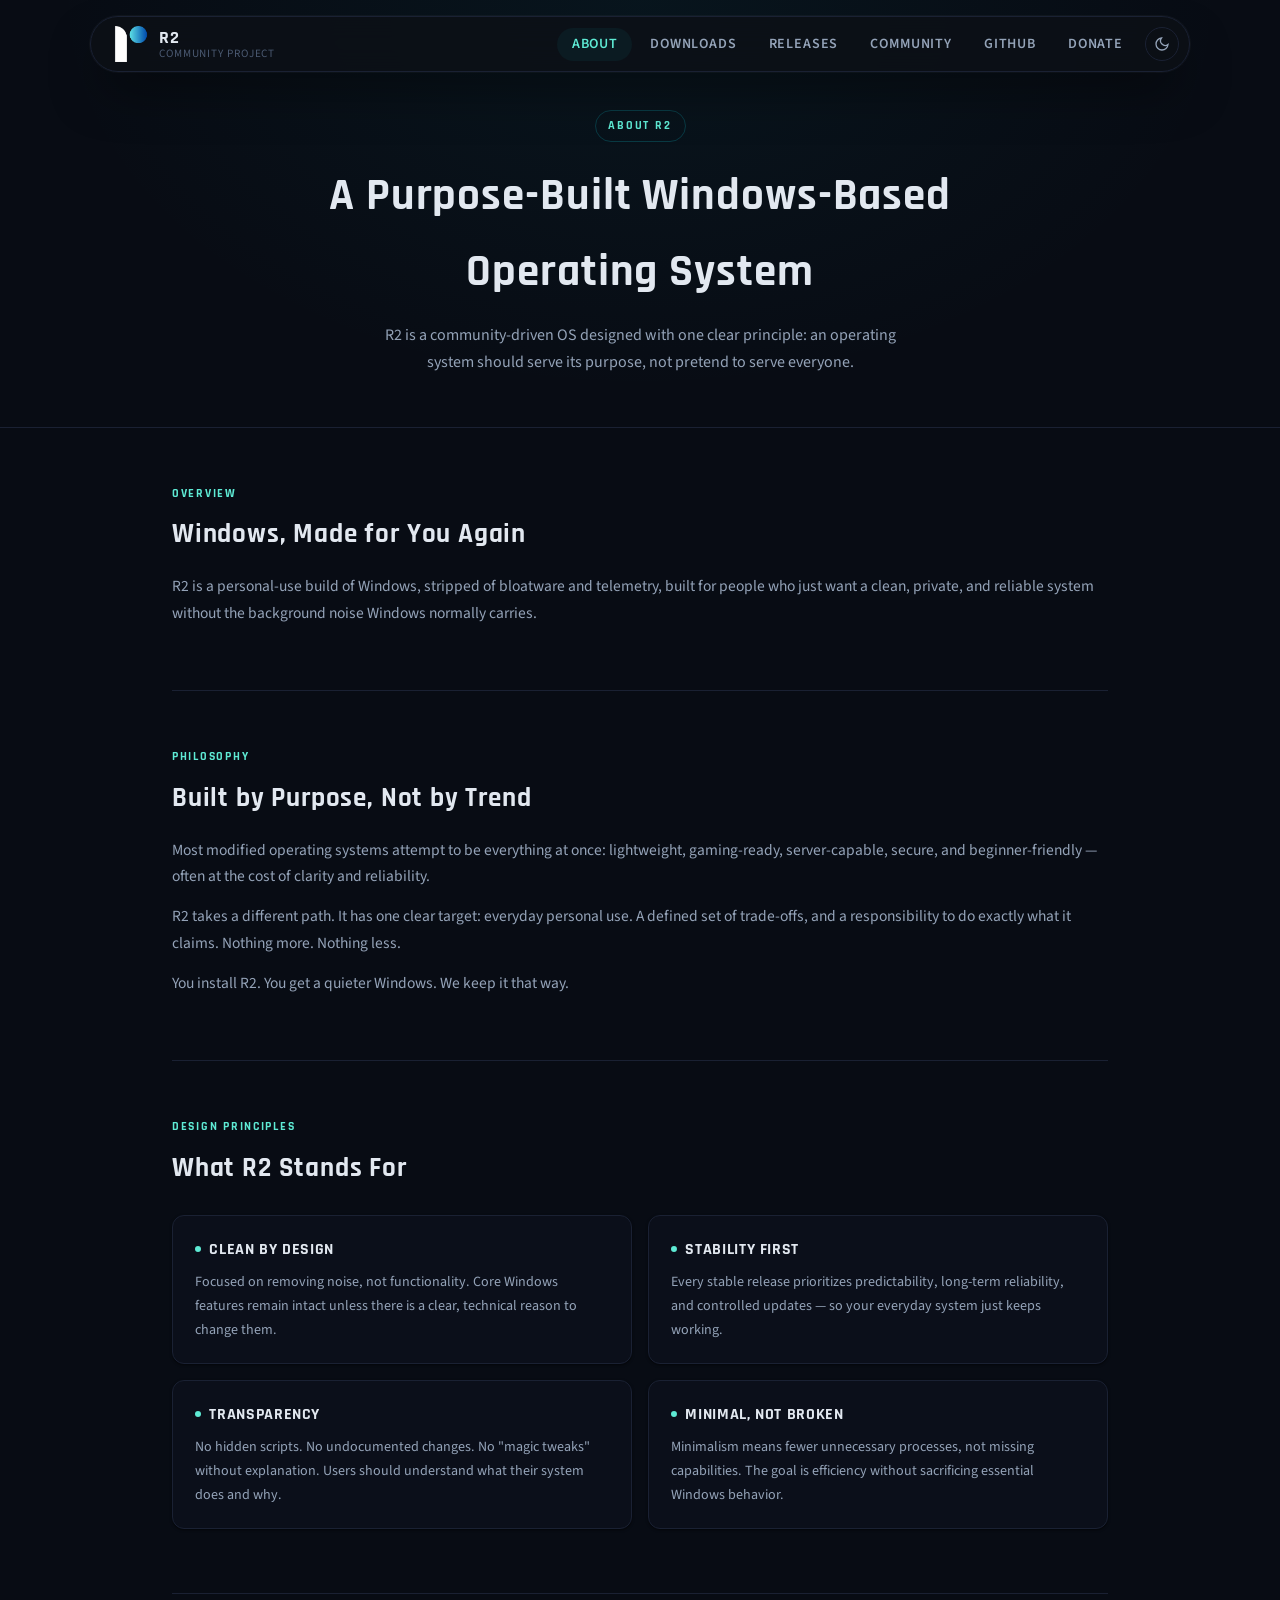
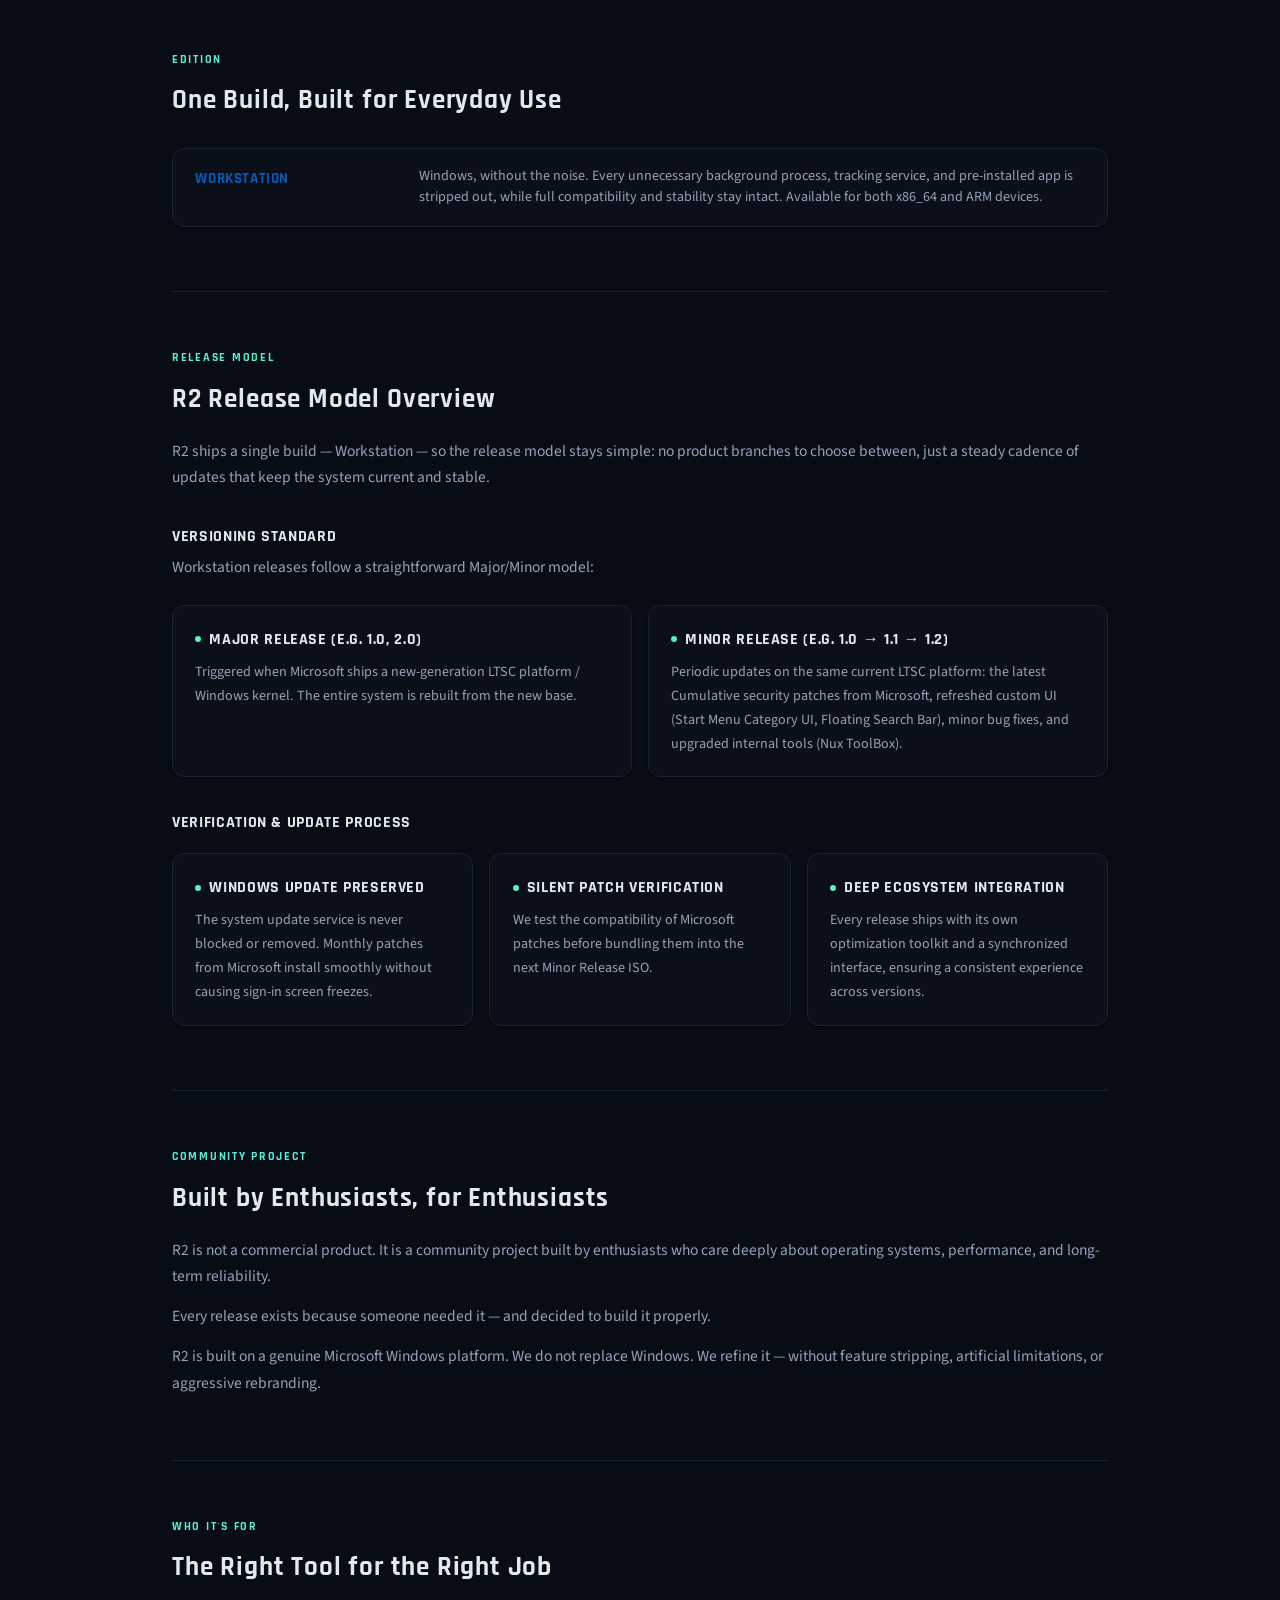
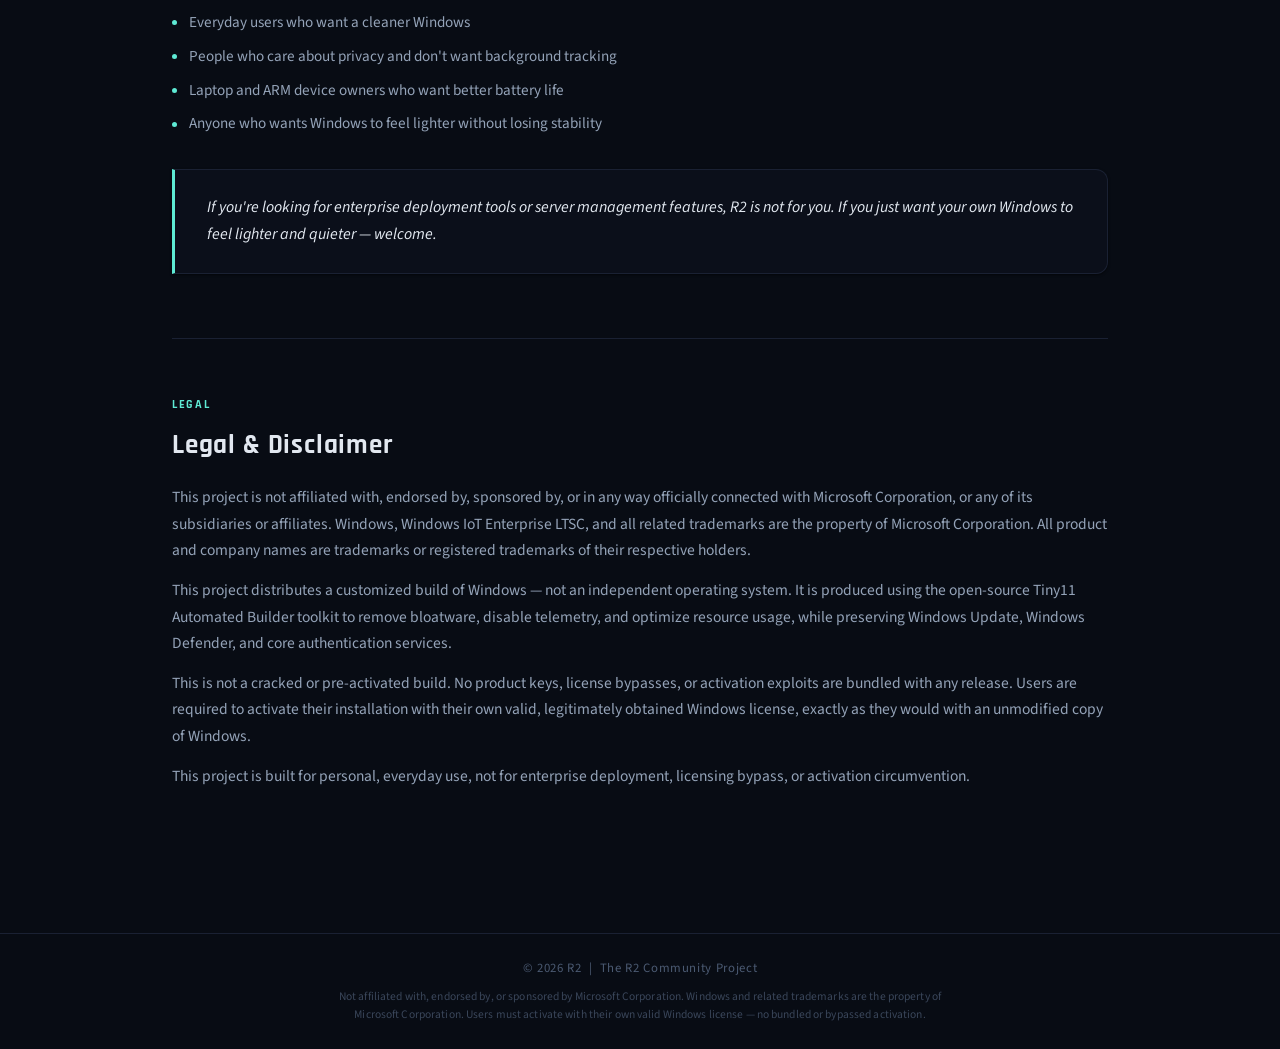
==== about.html @ 06f962d5 "Add files via upload" ====
<!DOCTYPE html>
<html lang="en">
<head>
  <meta charset="UTF-8" />
  <meta name="viewport" content="width=device-width, initial-scale=1.0" />
  <title>About — R2 Community Project</title>
  <link rel="icon" type="image/png" href="/img/favicon.png" />
  <link href="https://fonts.googleapis.com/css2?family=Rajdhani:wght@400;600;700&family=Source+Sans+3:wght@300;400;600&display=swap" rel="stylesheet" />
  <link rel="stylesheet" href="/css/style.css" />
</head>
<body>

  <!-- NAV -->
  <nav>
    <a href="/" class="logo">
      <img src="/img/logo.png" width="36" height="36" alt="R2 logo" />
      <div class="logo-text">
        <span class="brand">R2</span>
        <span class="sub">Community Project</span>
      </div>
    </a>
    <div class="nav-right">
    <ul class="nav-links">
      <li><a href="/about" class="active">About</a></li>
      <li><a href="/downloads">Downloads</a></li>
      <li><a href="/releases">Releases</a></li>
      <li><a href="/community">Community</a></li>
      <li><a href="https://github.com/vinhdubaii">Github</a></li>
      <li><a href="/donate">Donate</a></li>
    </ul>
    <button class="theme-toggle" onclick="toggleTheme()" title="Toggle theme">
      <svg class="icon-moon" viewBox="0 0 24 24" fill="none" stroke="currentColor" stroke-width="2"><path d="M21 12.79A9 9 0 1 1 11.21 3 7 7 0 0 0 21 12.79z"/></svg>
      <svg class="icon-sun" viewBox="0 0 24 24" fill="none" stroke="currentColor" stroke-width="2"><circle cx="12" cy="12" r="5"/><line x1="12" y1="1" x2="12" y2="3"/><line x1="12" y1="21" x2="12" y2="23"/><line x1="4.22" y1="4.22" x2="5.64" y2="5.64"/><line x1="18.36" y1="18.36" x2="19.78" y2="19.78"/><line x1="1" y1="12" x2="3" y2="12"/><line x1="21" y1="12" x2="23" y2="12"/><line x1="4.22" y1="19.78" x2="5.64" y2="18.36"/><line x1="18.36" y1="5.64" x2="19.78" y2="4.22"/></svg>
    </button>
    </div>
  </nav>

  <!-- PAGE HERO -->
  <div class="page-hero">
    <div class="label">About R2</div>
    <h1>A Purpose-Built Windows-Based<br>Operating System</h1>
    <p>R2 is a community-driven OS designed with one clear principle: an operating system should serve its purpose, not pretend to serve everyone.</p>
  </div>

  <!-- CONTENT -->
  <div class="container">

    <!-- Intro -->
    <div class="section">
      <div class="section-label">Overview</div>
      <h2>Windows, Made for You Again</h2>
      <p>R2 is a personal-use build of Windows, stripped of bloatware and telemetry, built for people who just want a clean, private, and reliable system without the background noise Windows normally carries.</p>
    </div>

    <hr class="divider" />

    <!-- Philosophy -->
    <div class="section">
      <div class="section-label">Philosophy</div>
      <h2>Built by Purpose, Not by Trend</h2>
      <p>Most modified operating systems attempt to be everything at once: lightweight, gaming-ready, server-capable, secure, and beginner-friendly — often at the cost of clarity and reliability.</p>
      <p>R2 takes a different path. It has one clear target: everyday personal use. A defined set of trade-offs, and a responsibility to do exactly what it claims. Nothing more. Nothing less.</p>
      <p>You install R2. You get a quieter Windows. We keep it that way.</p>
    </div>

    <hr class="divider" />

    <!-- Design Principles -->
    <div class="section">
      <div class="section-label">Design Principles</div>
      <h2>What R2 Stands For</h2>
      <div class="principles-grid">
        <div class="principle-card">
          <h3><span class="dot"></span>Clean by Design</h3>
          <p>Focused on removing noise, not functionality. Core Windows features remain intact unless there is a clear, technical reason to change them.</p>
        </div>
        <div class="principle-card">
          <h3><span class="dot"></span>Stability First</h3>
          <p>Every stable release prioritizes predictability, long-term reliability, and controlled updates — so your everyday system just keeps working.</p>
        </div>
        <div class="principle-card">
          <h3><span class="dot"></span>Transparency</h3>
          <p>No hidden scripts. No undocumented changes. No "magic tweaks" without explanation. Users should understand what their system does and why.</p>
        </div>
        <div class="principle-card">
          <h3><span class="dot"></span>Minimal, Not Broken</h3>
          <p>Minimalism means fewer unnecessary processes, not missing capabilities. The goal is efficiency without sacrificing essential Windows behavior.</p>
        </div>
      </div>
    </div>

    <hr class="divider" />

    <!-- Editions -->
    <div class="section">
      <div class="section-label">Edition</div>
      <h2>One Build, Built for Everyday Use</h2>
      <div class="editions-list">
        <div class="edition-row">
          <div class="edition-name">Workstation</div>
          <div class="edition-desc">Windows, without the noise. Every unnecessary background process, tracking service, and pre-installed app is stripped out, while full compatibility and stability stay intact. Available for both x86_64 and ARM devices.</div>
        </div>
      </div>
    </div>

    <hr class="divider" />

    <!-- Release Model -->
    <div class="section">
      <div class="section-label">Release Model</div>
      <h2>R2 Release Model Overview</h2>
      <p>R2 ships a single build — Workstation — so the release model stays simple: no product branches to choose between, just a steady cadence of updates that keep the system current and stable.</p>

      <h3 class="subhead">Versioning Standard</h3>
      <p>Workstation releases follow a straightforward Major/Minor model:</p>
      <div class="principles-grid">
        <div class="principle-card">
          <h3><span class="dot"></span>Major Release (e.g. 1.0, 2.0)</h3>
          <p>Triggered when Microsoft ships a new-generation LTSC platform / Windows kernel. The entire system is rebuilt from the new base.</p>
        </div>
        <div class="principle-card">
          <h3><span class="dot"></span>Minor Release (e.g. 1.0 → 1.1 → 1.2)</h3>
          <p>Periodic updates on the same current LTSC platform: the latest Cumulative security patches from Microsoft, refreshed custom UI (Start Menu Category UI, Floating Search Bar), minor bug fixes, and upgraded internal tools (Nux ToolBox).</p>
        </div>
      </div>

      <h3 class="subhead">Verification &amp; Update Process</h3>
      <div class="grid-auto">
        <div class="principle-card">
          <h3><span class="dot"></span>Windows Update Preserved</h3>
          <p>The system update service is never blocked or removed. Monthly patches from Microsoft install smoothly without causing sign-in screen freezes.</p>
        </div>
        <div class="principle-card">
          <h3><span class="dot"></span>Silent Patch Verification</h3>
          <p>We test the compatibility of Microsoft patches before bundling them into the next Minor Release ISO.</p>
        </div>
        <div class="principle-card">
          <h3><span class="dot"></span>Deep Ecosystem Integration</h3>
          <p>Every release ships with its own optimization toolkit and a synchronized interface, ensuring a consistent experience across versions.</p>
        </div>
      </div>
    </div>

    <hr class="divider" />

    <!-- Community -->
    <div class="section">
      <div class="section-label">Community Project</div>
      <h2>Built by Enthusiasts, for Enthusiasts</h2>
      <p>R2 is not a commercial product. It is a community project built by enthusiasts who care deeply about operating systems, performance, and long-term reliability.</p>
      <p>Every release exists because someone needed it — and decided to build it properly.</p>
      <p>R2 is built on a genuine Microsoft Windows platform. We do not replace Windows. We refine it — without feature stripping, artificial limitations, or aggressive rebranding.</p>
    </div>

    <hr class="divider" />

    <!-- Who it's for -->
    <div class="section">
      <div class="section-label">Who It's For</div>
      <h2>The Right Tool for the Right Job</h2>
      <div class="for-list">
        <div class="for-item">Everyday users who want a cleaner Windows</div>
        <div class="for-item">People who care about privacy and don't want background tracking</div>
        <div class="for-item">Laptop and ARM device owners who want better battery life</div>
        <div class="for-item">Anyone who wants Windows to feel lighter without losing stability</div>
      </div>
      <div class="closing">
        <p>If you're looking for enterprise deployment tools or server management features, R2 is not for you. If you just want your own Windows to feel lighter and quieter — welcome.</p>
      </div>
    </div>

    <hr class="divider" />

    <!-- Legal & Disclaimer -->
    <div class="section">
      <div class="section-label">Legal</div>
      <h2>Legal &amp; Disclaimer</h2>
      <p>This project is not affiliated with, endorsed by, sponsored by, or in any way officially connected with Microsoft Corporation, or any of its subsidiaries or affiliates. Windows, Windows IoT Enterprise LTSC, and all related trademarks are the property of Microsoft Corporation. All product and company names are trademarks or registered trademarks of their respective holders.</p>
      <p>This project distributes a customized build of Windows — not an independent operating system. It is produced using the open-source Tiny11 Automated Builder toolkit to remove bloatware, disable telemetry, and optimize resource usage, while preserving Windows Update, Windows Defender, and core authentication services.</p>
      <p>This is not a cracked or pre-activated build. No product keys, license bypasses, or activation exploits are bundled with any release. Users are required to activate their installation with their own valid, legitimately obtained Windows license, exactly as they would with an unmodified copy of Windows.</p>
      <p>This project is built for personal, everyday use, not for enterprise deployment, licensing bypass, or activation circumvention.</p>
    </div>

  </div>

  <footer>
    © 2026 R2 &nbsp;|&nbsp; The R2 Community Project<br />
    <span class="footer-disclaimer">Not affiliated with, endorsed by, or sponsored by Microsoft Corporation. Windows and related trademarks are the property of Microsoft Corporation. Users must activate with their own valid Windows license — no bundled or bypassed activation.</span>
  </footer>

  <script>
    function toggleTheme() {
      const html = document.documentElement;
      html.classList.toggle('light');
      localStorage.setItem('theme', html.classList.contains('light') ? 'light' : 'dark');
    }
    if (localStorage.getItem('theme') === 'light') {
      document.documentElement.classList.add('light');
    }
  </script>
</body>
</html>
---- css/style.css ----
/* ============================================================
   R2 Community Project — Shared Stylesheet
   Used by: index.html, about.html, downloads.html, donate.html,
            other-versions.html, releases.html
   ============================================================ */

*, *::before, *::after { box-sizing: border-box; margin: 0; padding: 0; }

:root {
  --bg: #080c14;
  --surface: #0b0f1a;
  --surface2: #111823;
  --border: #1a2133;
  --accent: #5eead4;
  --accent2: #0958b2;
  --text: #94a3b8;
  --text-dim: #4b5a72;
  --white: #e2e8f0;

  --radius-card: 12px;
  --radius-btn: 14px;
  --radius-img: 16px;
  --shadow-raised: 0 1px 3px rgba(0,0,0,0.35), 0 1px 2px rgba(0,0,0,0.28);
  --shadow-lifted: 0 1px 2px rgba(0,0,0,0.22);
  --shadow-elevated: 0 25px 50px -12px rgba(0,0,0,0.55), 0 0 0 1px rgba(255,255,255,0.04);
}

html.light {
  --bg: #f0f4f8;
  --surface: #ffffff;
  --surface2: #e8edf5;
  --border: #d0d8e8;
  --accent: #0d9488;
  --accent2: #0958b2;
  --text: #475569;
  --text-dim: #94a3b8;
  --white: #1e293b;
}

/* ─── LIGHT MODE OVERRIDES ─── */
html.light nav { background: rgba(255,255,255,0.85); }

html.light .hero-content h1,
html.light .hero-content p {
  color: var(--white);
  text-shadow: none;
}
html.light .hero-content h1 span { color: #0a7a94; }
html.light .btn-ghost { color: var(--white); border-color: rgba(30,41,59,0.25); }

html.light .card,
html.light .feature-card,
html.light .review-bubble,
html.light .faq-item,
html.light .edition-card,
html.light .principle-card,
html.light .edition-row,
html.light .closing,
html.light .desc-card,
html.light .momo-card {
  background: #ffffff;
  border-color: #d0d8e8;
}

html.light .news-link { color: var(--accent); }
html.light footer { background: #e8edf5; }

html.light .notice { background: rgba(13,116,161,0.05); border-color: rgba(13,116,161,0.2); }
html.light .notice.neutral { background: rgba(148,163,184,0.08); border-color: #d0d8e8; }
html.light .btn-dl { background: rgba(13,116,161,0.08); border-color: rgba(13,116,161,0.2); }
html.light .btn-dl:hover { background: rgba(13,116,161,0.18); border-color: var(--accent); color: #1e293b; }
html.light .warn-note { background: rgba(239,68,68,0.05); }

/* ─── THEME TOGGLE ─── */
.theme-toggle {
  background: none;
  border: 1px solid var(--border);
  border-radius: 50%;
  width: 34px; height: 34px;
  display: flex;
  align-items: center;
  justify-content: center;
  cursor: pointer;
  color: var(--text);
  transition: all 0.2s;
  flex-shrink: 0;
}
.theme-toggle:hover { border-color: var(--accent); color: var(--accent); }
.theme-toggle svg { width: 16px; height: 16px; }
.icon-moon { display: block; }
.icon-sun  { display: none; }
html.light .icon-moon { display: none; }
html.light .icon-sun  { display: block; }
.nav-right { display: flex; align-items: center; gap: 0.5rem; }

/* ─── BASE ─── */
html { scroll-behavior: smooth; }

body {
  font-family: 'Source Sans 3', sans-serif;
  background: var(--bg);
  color: var(--text);
  line-height: 1.7;
  min-height: 100vh;
  display: flex;
  flex-direction: column;
}

@keyframes fadeUp {
  from { opacity: 0; transform: translateY(20px); }
  to   { opacity: 1; transform: translateY(0); }
}

/* ─── NAV ─── */
nav {
  position: fixed;
  top: 16px;
  left: 50%;
  transform: translateX(-50%);
  z-index: 100;
  width: calc(100% - 40px);
  max-width: 1100px;
  background: rgba(13,17,23,0.82);
  backdrop-filter: blur(16px);
  border: 1px solid var(--border);
  border-radius: 999px;
  box-shadow: var(--shadow-elevated);
  display: flex;
  align-items: center;
  justify-content: space-between;
  padding: 0 0.6rem 0 1.4rem;
  height: 56px;
  transition: width 0.25s ease, box-shadow 0.2s;
}

@media (max-width: 700px) {
  nav { width: calc(100% - 24px); padding: 0 0.5rem 0 1.1rem; }
  .nav-links { display: none; }
}

.logo { display: flex; align-items: center; gap: 0.6rem; text-decoration: none; }
.logo-text { display: flex; flex-direction: column; line-height: 1.1; }
.logo-text .brand {
  font-family: 'Rajdhani', sans-serif;
  font-weight: 700;
  font-size: 1.15rem;
  color: var(--white);
  letter-spacing: 0.05em;
}
.logo-text .sub {
  font-size: 0.7rem;
  color: var(--text-dim);
  letter-spacing: 0.08em;
  text-transform: uppercase;
}

.nav-links { display: flex; gap: 0.2rem; list-style: none; }
.nav-links a {
  color: var(--text);
  text-decoration: none;
  font-size: 0.88rem;
  font-weight: 600;
  letter-spacing: 0.06em;
  text-transform: uppercase;
  padding: 0.4rem 0.9rem;
  border-radius: 999px;
  transition: color 0.2s, background 0.2s;
}
.nav-links a:hover, .nav-links a.active {
  color: var(--accent);
  background: rgba(13,148,161,0.08);
}

/* ─── HERO (index.html) ─── */
.hero {
  position: relative;
  min-height: 100vh;
  display: flex;
  flex-direction: column;
  align-items: center;
  justify-content: center;
  text-align: center;
  overflow: hidden;
  padding: 128px 2rem 96px;
}

.hero-bg {
  position: absolute;
  inset: 0;
  background:
    radial-gradient(ellipse 80% 60% at 50% 0%, rgba(13,148,161,0.16) 0%, transparent 60%),
    linear-gradient(180deg, #080c14 0%, #0b1120 55%, #080c14 100%);
}

html.light .hero-bg {
  background:
    radial-gradient(ellipse 80% 60% at 50% 0%, rgba(13,116,161,0.10) 0%, transparent 60%),
    linear-gradient(180deg, #eef2f8 0%, #e4eaf5 55%, #eef2f8 100%);
  filter: none;
}

.hero-content {
  position: relative;
  z-index: 1;
  max-width: 700px;
  padding: 0 2rem;
  animation: fadeUp 1s ease both;
}

.hero-content h1 {
  font-family: 'Rajdhani', sans-serif;
  font-size: clamp(2.2rem, 6vw, 4rem);
  font-weight: 700;
  color: var(--white);
  letter-spacing: 0.02em;
  margin-bottom: 1rem;
  text-shadow: 0 2px 20px rgba(0,0,0,0.5);
}

.hero-content h1 span { color: #0a7a94; }

.hero-content p {
  font-size: 1rem;
  color: rgba(200, 208, 224, 0.85);
  max-width: 500px;
  margin: 0 auto 2rem;
}

.hero-btns {
  display: flex;
  gap: 1rem;
  justify-content: center;
  flex-wrap: wrap;
}

.btn {
  display: inline-block;
  padding: 0.6rem 1.6rem;
  border-radius: var(--radius-btn);
  font-family: 'Rajdhani', sans-serif;
  font-weight: 700;
  font-size: 0.95rem;
  letter-spacing: 0.08em;
  text-transform: uppercase;
  text-decoration: none;
  transition: all 0.2s;
  cursor: pointer;
  border: none;
}

.btn-primary {
  background: var(--accent);
  color: #fff;
  box-shadow: 0 0 20px rgba(13,148,161,0.3);
}
.btn-primary:hover {
  background: #2dd4bf;
  box-shadow: 0 0 30px rgba(13,148,161,0.5);
  transform: translateY(-1px);
}

.btn-ghost {
  background: transparent;
  color: var(--white);
  border: 1px solid rgba(200,208,224,0.3);
}
.btn-ghost:hover {
  border-color: var(--accent);
  color: var(--accent);
  transform: translateY(-1px);
}

/* ─── HERO MOCKUP (product screenshot frame) ─── */
.hero-mockup-wrap {
  position: relative;
  z-index: 1;
  width: 100%;
  max-width: 1040px;
  margin: 64px auto 0;
  padding: 0 2rem;
  animation: fadeUp 1s ease 0.15s both;
}

.hero-mockup {
  position: relative;
  border-radius: var(--radius-img);
  border: 1px solid var(--border);
  background: var(--surface);
  box-shadow: var(--shadow-elevated);
  overflow: hidden;
  aspect-ratio: 1280 / 1024;
}
.hero-mockup::before {
  content: '';
  position: absolute;
  inset: -20%;
  background: radial-gradient(ellipse 60% 50% at 50% 100%, rgba(13,148,161,0.35) 0%, transparent 70%);
  z-index: -1;
  filter: blur(40px);
}
.hero-mockup img {
  display: block;
  width: 100%;
  height: 100%;
  object-fit: cover;
  object-position: top center;
}

/* ─── PAGE HERO (about / downloads / other-versions / releases) ─── */
.page-hero {
  padding: 110px 2rem 50px;
  text-align: center;
  border-bottom: 1px solid var(--border);
  background: radial-gradient(ellipse at 50% 0%, rgba(13,148,161,0.07) 0%, transparent 65%);
}

.back-link {
  display: inline-flex;
  align-items: center;
  gap: 0.4rem;
  font-size: 0.82rem;
  color: var(--text-dim);
  text-decoration: none;
  letter-spacing: 0.05em;
  margin-bottom: 1.2rem;
  transition: color 0.2s;
}
.back-link:hover { color: var(--accent); }

.page-hero .label {
  display: inline-block;
  font-family: 'Rajdhani', sans-serif;
  font-size: 0.75rem;
  font-weight: 700;
  letter-spacing: 0.15em;
  text-transform: uppercase;
  color: var(--accent);
  margin-bottom: 1rem;
  padding: 0.3rem 0.8rem;
  border: 1px solid rgba(13,148,161,0.3);
  border-radius: 20px;
}

.page-hero h1 {
  font-family: 'Rajdhani', sans-serif;
  font-size: clamp(1.8rem, 4vw, 2.8rem);
  font-weight: 700;
  color: var(--white);
  letter-spacing: 0.02em;
  margin-bottom: 0.75rem;
}

.page-hero p {
  max-width: 560px;
  margin: 0 auto;
  font-size: 1rem;
  color: var(--text);
}

/* ─── CONTAINER / LAYOUT ─── */
.container {
  max-width: 1000px;
  margin: 0 auto;
  padding: 3.5rem 2rem 5rem;
  flex: 1;
}

main {
  flex: 1;
  display: flex;
  align-items: center;
  justify-content: center;
  padding: 100px 2rem 4rem;
}

/* ─── SECTION (about.html) ─── */
.section {
  margin-bottom: 4rem;
  animation: fadeUp 0.6s ease both;
}

.section-label {
  font-family: 'Rajdhani', sans-serif;
  font-size: 0.72rem;
  font-weight: 700;
  letter-spacing: 0.15em;
  text-transform: uppercase;
  color: var(--accent);
  margin-bottom: 0.5rem;
}

.section h2 {
  font-family: 'Rajdhani', sans-serif;
  font-size: 1.7rem;
  font-weight: 700;
  color: var(--white);
  letter-spacing: 0.03em;
  margin-bottom: 1rem;
}

.section p {
  color: var(--text);
  font-size: 0.97rem;
  margin-bottom: 0.85rem;
}

.subhead {
  font-family: 'Rajdhani', sans-serif;
  font-size: 1.02rem;
  font-weight: 700;
  color: var(--white);
  letter-spacing: 0.04em;
  text-transform: uppercase;
  margin: 2rem 0 0.25rem;
}

.grid-auto {
  display: grid;
  grid-template-columns: repeat(auto-fit, minmax(220px, 1fr));
  gap: 1rem;
  margin-top: 1rem;
}

.divider {
  border: none;
  border-top: 1px solid var(--border);
  margin: 3.5rem 0;
}

/* ─── SECTION HEADER (downloads / other-versions) ─── */
.section-header {
  display: flex;
  align-items: center;
  gap: 1rem;
  margin-bottom: 1.2rem;
  animation: fadeUp 0.5s ease both;
}
.section-header h2 {
  font-family: 'Rajdhani', sans-serif;
  font-weight: 700;
  font-size: 1.2rem;
  color: var(--white);
  letter-spacing: 0.09em;
  text-transform: uppercase;
  white-space: nowrap;
}
.section-header .line {
  flex: 1;
  height: 1px;
  background: var(--border);
}

/* ─── PRINCIPLES GRID (about.html) ─── */
.principles-grid {
  display: grid;
  grid-template-columns: 1fr 1fr;
  gap: 1rem;
  margin-top: 1.5rem;
}

@media (max-width: 600px) {
  .principles-grid { grid-template-columns: 1fr; }
}

.principle-card {
  background: var(--surface);
  border: 1px solid var(--border);
  border-radius: var(--radius-card);
  box-shadow: var(--shadow-raised);
  padding: 1.25rem 1.4rem;
  transition: border-color 0.2s, box-shadow 0.2s;
}
.principle-card:hover { border-color: rgba(13,148,161,0.4); box-shadow: var(--shadow-lifted); }

.principle-card h3 {
  font-family: 'Rajdhani', sans-serif;
  font-weight: 700;
  font-size: 1rem;
  color: var(--white);
  letter-spacing: 0.04em;
  text-transform: uppercase;
  margin-bottom: 0.5rem;
  display: flex;
  align-items: center;
  gap: 0.5rem;
}
.principle-card h3 .dot {
  width: 6px; height: 6px;
  border-radius: 50%;
  background: var(--accent);
  flex-shrink: 0;
}
.principle-card p {
  font-size: 0.88rem;
  color: var(--text);
  margin: 0;
}

/* ─── EDITIONS LIST (about.html — row layout) ─── */
.editions-list {
  display: flex;
  flex-direction: column;
  gap: 0.75rem;
  margin-top: 1.5rem;
}

.edition-row {
  display: grid;
  grid-template-columns: 200px 1fr;
  gap: 1.5rem;
  background: var(--surface);
  border: 1px solid var(--border);
  border-radius: var(--radius-card);
  box-shadow: var(--shadow-raised);
  padding: 1.1rem 1.4rem;
  align-items: start;
  transition: border-color 0.2s, box-shadow 0.2s;
}
.edition-row:hover { border-color: rgba(13,148,161,0.4); box-shadow: var(--shadow-lifted); }

.edition-name {
  font-family: 'Rajdhani', sans-serif;
  font-weight: 700;
  font-size: 0.95rem;
  color: var(--accent2);
  letter-spacing: 0.04em;
  text-transform: uppercase;
}
.edition-desc {
  font-size: 0.88rem;
  color: var(--text);
  line-height: 1.5;
}
.edition-row.experimental .edition-name { color: #f59e0b; }

@media (max-width: 600px) {
  .edition-row { grid-template-columns: 1fr; gap: 0.3rem; }
}

/* ─── WHO IT'S FOR (about.html) ─── */
.for-list {
  margin-top: 1.2rem;
  display: flex;
  flex-direction: column;
  gap: 0.5rem;
}
.for-item {
  display: flex;
  align-items: center;
  gap: 0.75rem;
  font-size: 0.95rem;
  color: var(--text);
}
.for-item::before {
  content: '';
  width: 5px; height: 5px;
  border-radius: 50%;
  background: var(--accent);
  flex-shrink: 0;
}

/* ─── CLOSING QUOTE (about.html) ─── */
.closing {
  background: var(--surface);
  border: 1px solid var(--border);
  border-left: 3px solid var(--accent);
  border-radius: 0 var(--radius-card) var(--radius-card) 0;
  box-shadow: var(--shadow-raised);
  padding: 1.5rem 2rem;
  margin-top: 2rem;
}
.closing p {
  font-size: 1rem;
  color: var(--white);
  font-style: italic;
  margin: 0;
}

/* ─── EDITIONS GRID (downloads / other-versions — card layout) ─── */
.editions-grid {
  display: grid;
  grid-template-columns: repeat(auto-fit, minmax(260px, 1fr));
  gap: 1rem;
  margin-bottom: 3rem;
}

@media (max-width: 750px) {
  .editions-grid { grid-template-columns: 1fr; }
}

.edition-card {
  background: var(--surface);
  border: 1px solid var(--border);
  border-radius: var(--radius-card);
  box-shadow: var(--shadow-raised);
  overflow: hidden;
  display: flex;
  flex-direction: column;
  animation: fadeUp 0.5s ease both;
  transition: border-color 0.2s, transform 0.2s, box-shadow 0.2s;
}
.edition-card:hover {
  border-color: rgba(13,148,161,0.5);
  transform: translateY(-2px);
  box-shadow: var(--shadow-lifted);
}
.edition-card:nth-child(2) { animation-delay: 0.05s; }
.edition-card:nth-child(3) { animation-delay: 0.1s; }
.edition-card:nth-child(4) { animation-delay: 0.15s; }
.edition-card:nth-child(5) { animation-delay: 0.2s; }
.edition-card:nth-child(6) { animation-delay: 0.25s; }

.card-header {
  padding: 1rem 1.25rem 0.85rem;
  border-bottom: 1px solid var(--border);
  display: flex;
  align-items: center;
  justify-content: space-between;
}
.card-header h3 {
  font-family: 'Rajdhani', sans-serif;
  font-weight: 700;
  font-size: 1.1rem;
  color: var(--white);
  letter-spacing: 0.06em;
  text-transform: uppercase;
}

.badge {
  font-family: 'Rajdhani', sans-serif;
  font-size: 0.65rem;
  font-weight: 700;
  letter-spacing: 0.1em;
  text-transform: uppercase;
  padding: 0.2rem 0.55rem;
  border-radius: 3px;
}
.badge-stable { background: rgba(34,197,94,0.15); color: #4ade80; border: 1px solid rgba(34,197,94,0.25); }
.badge-lts    { background: rgba(13,148,161,0.15); color: #7dd3fc; border: 1px solid rgba(13,148,161,0.25); }
.badge-exp    { background: rgba(245,158,11,0.15); color: #fbbf24; border: 1px solid rgba(245,158,11,0.25); }
.badge-warn   { background: rgba(239,68,68,0.12); color: #f87171; border: 1px solid rgba(239,68,68,0.25); }
.badge-legacy { background: rgba(148,163,184,0.12); color: #94a3b8; border: 1px solid rgba(148,163,184,0.2); }

.card-body { padding: 1rem 1.25rem; flex: 1; }
.card-body p {
  font-size: 0.85rem;
  color: var(--text);
  line-height: 1.55;
  margin-bottom: 1rem;
}
.card-body .warn-note {
  font-size: 0.78rem;
  color: #f87171;
  background: rgba(239,68,68,0.07);
  border: 1px solid rgba(239,68,68,0.2);
  border-radius: 5px;
  padding: 0.5rem 0.75rem;
  margin-bottom: 1rem;
}

/* ─── VERSION BLOCK (other-versions.html) ─── */
.version-block {
  margin-bottom: 3rem;
  animation: fadeUp 0.5s ease both;
}
.version-block:nth-child(2) { animation-delay: 0.1s; }

.cards-row {
  display: grid;
  grid-template-columns: 1fr 1fr;
  gap: 1rem;
}
@media (max-width: 600px) {
  .cards-row { grid-template-columns: 1fr; }
}

/* ─── DOWNLOAD BUTTONS ─── */
.btn-group { display: flex; flex-direction: column; gap: 0.5rem; }

.btn-dl {
  display: flex;
  align-items: center;
  gap: 0.6rem;
  padding: 0.55rem 1rem;
  border-radius: var(--radius-btn);
  text-decoration: none;
  font-family: 'Rajdhani', sans-serif;
  font-weight: 700;
  font-size: 0.85rem;
  letter-spacing: 0.06em;
  text-transform: uppercase;
  transition: all 0.2s;
  background: rgba(13,148,161,0.12);
  color: var(--accent2);
  border: 1px solid rgba(13,148,161,0.25);
}
.btn-dl:hover {
  background: rgba(13,148,161,0.22);
  border-color: var(--accent);
  color: #fff;
  transform: translateX(2px);
}
.btn-dl svg { width: 14px; height: 14px; flex-shrink: 0; opacity: 0.8; }
.btn-dl .btn-label { flex: 1; }
.btn-dl .btn-sub {
  font-size: 0.7rem;
  font-weight: 400;
  opacity: 0.6;
  letter-spacing: 0.03em;
  text-transform: none;
}

/* ─── NOTICE ─── */
.notice {
  background: rgba(13,148,161,0.06);
  border: 1px solid rgba(13,148,161,0.18);
  border-radius: var(--radius-card);
  padding: 1rem 1.4rem;
  font-size: 0.87rem;
  color: var(--text);
  margin-bottom: 2.5rem;
  animation: fadeUp 0.4s ease both;
}
.notice strong { color: var(--accent2); }

.notice.neutral {
  background: rgba(148,163,184,0.05);
  border-color: rgba(148,163,184,0.15);
  color: var(--text-dim);
}
.notice.neutral strong { color: var(--text); }

/* ─── DONATE PAGE ─── */
.donate-wrap {
  max-width: 620px;
  width: 100%;
  animation: fadeUp 0.7s ease both;
}

.donate-header { text-align: center; margin-bottom: 2.5rem; }
.donate-header .heart {
  font-size: 2.2rem;
  display: block;
  margin-bottom: 0.75rem;
  filter: drop-shadow(0 0 12px rgba(13,148,161,0.4));
}
.donate-header h1 {
  font-family: 'Rajdhani', sans-serif;
  font-size: 2.2rem;
  font-weight: 700;
  color: var(--white);
  letter-spacing: 0.04em;
  margin-bottom: 0.3rem;
}
.donate-header h1 span { color: var(--accent2); }

.desc-card {
  background: var(--surface);
  border: 1px solid var(--border);
  border-radius: var(--radius-card);
  box-shadow: var(--shadow-raised);
  padding: 1.75rem 2rem;
  margin-bottom: 1.5rem;
}
.desc-card p {
  font-size: 0.95rem;
  color: var(--text);
  margin-bottom: 1rem;
  line-height: 1.75;
}
.desc-card p:last-child { margin-bottom: 0; }
.desc-card .highlight { color: var(--white); font-weight: 600; }

/* Centered label with horizontal divider lines (donate.html only) */
.divider-label {
  font-family: 'Rajdhani', sans-serif;
  font-size: 0.72rem;
  font-weight: 700;
  letter-spacing: 0.15em;
  text-transform: uppercase;
  color: var(--text-dim);
  text-align: center;
  margin-bottom: 1.25rem;
  display: flex;
  align-items: center;
  gap: 0.75rem;
}
.divider-label::before,
.divider-label::after {
  content: '';
  flex: 1;
  height: 1px;
  background: var(--border);
}

.momo-card {
  background: var(--surface);
  border: 1px solid var(--border);
  border-radius: var(--radius-card);
  box-shadow: var(--shadow-raised);
  padding: 2rem;
  text-align: center;
  transition: border-color 0.2s, box-shadow 0.2s;
}
.momo-card:hover { border-color: rgba(13,148,161,0.4); box-shadow: var(--shadow-lifted); }

.momo-logo { display: inline-flex; align-items: center; gap: 0.5rem; margin-bottom: 1.25rem; }
.momo-logo-icon {
  width: 38px; height: 38px;
  background: linear-gradient(135deg, #0dd3c4, #0958b2);
  border-radius: 10px;
  display: flex;
  align-items: center;
  justify-content: center;
  font-family: 'Rajdhani', sans-serif;
  font-weight: 700;
  font-size: 0.85rem;
  color: #fff;
  letter-spacing: 0.01em;
}
.momo-logo-text {
  font-family: 'Rajdhani', sans-serif;
  font-weight: 700;
  font-size: 1.1rem;
  color: var(--white);
  letter-spacing: 0.05em;
}

.qr-frame {
  display: inline-block;
  padding: 12px;
  background: #fff;
  border-radius: 12px;
  margin-bottom: 1.25rem;
  box-shadow: 0 0 30px rgba(13,148,161,0.15);
}
.qr-frame img {
  display: block;
  width: 200px;
  height: 200px;
  object-fit: cover;
  border-radius: 6px;
}

.btn-momo {
  display: inline-flex;
  align-items: center;
  gap: 0.5rem;
  padding: 0.65rem 2rem;
  border-radius: var(--radius-btn);
  font-family: 'Rajdhani', sans-serif;
  font-weight: 700;
  font-size: 0.95rem;
  letter-spacing: 0.08em;
  text-transform: uppercase;
  text-decoration: none;
  background: linear-gradient(135deg, #0dd3c4, #0958b2);
  color: #fff;
  transition: all 0.2s;
  box-shadow: 0 0 20px rgba(13,148,161,0.25);
}
.btn-momo:hover {
  transform: translateY(-2px);
  box-shadow: 0 0 30px rgba(13,148,161,0.45);
}

.thankyou {
  text-align: center;
  margin-top: 2rem;
  font-size: 0.88rem;
  color: var(--text-dim);
  font-style: italic;
}

/* ─── CARD / NEWS LIST (index.html, releases.html) ─── */
.content-grid {
  display: grid;
  grid-template-columns: 1fr 1fr;
  gap: 2rem;
}
@media (max-width: 700px) {
  .content-grid { grid-template-columns: 1fr; }
}

.card {
  background: #0b0f1a;
  border: 1px solid #1a2133;
  border-radius: var(--radius-card);
  box-shadow: var(--shadow-raised);
  padding: 1.5rem;
  animation: fadeUp 0.6s ease both;
}
.card:nth-child(2) { animation-delay: 0.1s; }

.card-title {
  font-family: 'Rajdhani', sans-serif;
  font-weight: 700;
  font-size: 1.2rem;
  color: var(--white);
  letter-spacing: 0.05em;
  text-transform: uppercase;
  margin-bottom: 1.2rem;
  display: flex;
  align-items: center;
  gap: 0.5rem;
  padding-bottom: 0.75rem;
  border-bottom: 1px solid var(--border);
}
.card-title .icon { font-size: 1.1rem; }

.news-list {
  display: flex;
  flex-direction: column;
  gap: 0;
}
.news-list .placeholder {
  font-size: 0.85rem;
  color: var(--text-dim);
  padding: 0.65rem 0;
}

.news-item {
  display: flex;
  flex-direction: column;
  gap: 0.4rem;
  padding: 0.65rem 0;
  border-bottom: 1px solid rgba(42,47,63,0.6);
}
.news-item:last-child { border-bottom: none; }

.news-item-head {
  display: flex;
  gap: 0.75rem;
  align-items: baseline;
  cursor: pointer;
}

.news-date {
  font-size: 0.75rem;
  color: var(--text-dim);
  white-space: nowrap;
  font-family: 'Rajdhani', sans-serif;
  font-weight: 600;
  letter-spacing: 0.03em;
  min-width: 80px;
  flex-shrink: 0;
}

.news-link {
  appearance: none;
  background: none;
  border: none;
  padding: 0;
  font: inherit;
  text-align: left;
  font-size: 0.88rem;
  color: var(--accent);
  text-decoration: none;
  line-height: 1.4;
  cursor: pointer;
  transition: color 0.2s;
}
.news-item-head:hover .news-link { color: var(--accent2); text-decoration: underline; }

.news-item-head::after {
  content: '+';
  margin-left: auto;
  color: var(--text-dim);
  font-size: 0.9rem;
  flex-shrink: 0;
  transition: transform 0.2s;
}
.news-item.open .news-item-head::after { content: '–'; color: var(--accent); }

.news-body {
  display: none;
  font-size: 0.86rem;
  color: var(--text);
  line-height: 1.6;
  padding-left: calc(80px + 0.75rem);
  animation: fadeUp 0.25s ease both;
}
.news-body.empty { color: var(--text-dim); font-style: italic; }
.news-item.open .news-body { display: block; }

@media (max-width: 480px) {
  .news-body { padding-left: 0; }
}

/* ─── FEATURES SECTION (index.html) ─── */
.features {
  background: transparent;
  border-bottom: 1px solid var(--border);
  padding: 4rem 2rem;
}
.features-inner { max-width: 1000px; margin: 0 auto; }
.features-header { text-align: center; margin-bottom: 3rem; }
.features-header .label {
  font-family: 'Rajdhani', sans-serif;
  font-size: 0.72rem;
  font-weight: 700;
  letter-spacing: 0.18em;
  text-transform: uppercase;
  color: var(--accent);
  display: block;
  margin-bottom: 0.6rem;
}
.features-header h2 {
  font-family: 'Rajdhani', sans-serif;
  font-size: clamp(1.6rem, 3.5vw, 2.4rem);
  font-weight: 700;
  color: var(--white);
  letter-spacing: 0.02em;
  margin-bottom: 0.9rem;
}
.features-header p {
  font-size: 0.97rem;
  color: var(--text);
  max-width: 580px;
  margin: 0 auto;
  line-height: 1.7;
}

.features-grid { display: grid; grid-template-columns: 1fr 1fr; gap: 1rem; }
@media (max-width: 700px) { .features-grid { grid-template-columns: 1fr; } }

.feature-card {
  background: #0b0f1a;
  border: 1px solid var(--border);
  border-radius: var(--radius-card);
  box-shadow: var(--shadow-raised);
  padding: 1.5rem 1.6rem;
  transition: border-color 0.2s, transform 0.2s, box-shadow 0.2s;
  animation: fadeUp 0.6s ease both;
}
.feature-card:hover {
  border-color: rgba(13,148,161,0.4);
  transform: translateY(-2px);
  box-shadow: var(--shadow-lifted);
}
.feature-card:nth-child(2) { animation-delay: 0.05s; }
.feature-card:nth-child(3) { animation-delay: 0.1s; }
.feature-card:nth-child(4) { animation-delay: 0.15s; }

.feature-card h3 {
  font-family: 'Rajdhani', sans-serif;
  font-weight: 700;
  font-size: 1rem;
  color: var(--white);
  letter-spacing: 0.04em;
  margin-bottom: 0.65rem;
  display: flex;
  align-items: center;
  gap: 0.5rem;
}
.feature-card h3 .icon { font-size: 1rem; opacity: 0.85; }
.feature-card p { font-size: 0.88rem; color: var(--text); line-height: 1.65; }

/* ─── LEARN FROM SECTION (index.html) ─── */
.learn-from {
  border-top: 1px solid var(--border);
  border-bottom: 1px solid var(--border);
  padding: 4rem 0;
  overflow: hidden;
}
.learn-from-inner { max-width: 1000px; margin: 0 auto; }
.learn-from-header { text-align: center; margin-bottom: 2.5rem; padding: 0 2rem; }
.learn-from-header .label {
  font-family: 'Rajdhani', sans-serif;
  font-size: 0.72rem;
  font-weight: 700;
  letter-spacing: 0.18em;
  text-transform: uppercase;
  color: var(--accent);
  display: block;
  margin-bottom: 0.6rem;
}
.learn-from-header h2 {
  font-family: 'Rajdhani', sans-serif;
  font-size: clamp(1.6rem, 3.5vw, 2.4rem);
  font-weight: 700;
  color: var(--white);
  letter-spacing: 0.02em;
}

.marquee {
  width: 100%;
  overflow: hidden;
  mask-image: linear-gradient(to right, transparent, #000 8%, #000 92%, transparent);
  -webkit-mask-image: linear-gradient(to right, transparent, #000 8%, #000 92%, transparent);
}
.marquee-track {
  display: flex;
  align-items: center;
  gap: 4.5rem;
  width: max-content;
  animation: marqueeScroll 22s linear infinite;
}
.marquee-track img {
  height: 48px;
  width: auto;
  object-fit: contain;
  opacity: 0.75;
  filter: grayscale(20%);
  transition: opacity 0.2s, filter 0.2s;
  flex-shrink: 0;
}
.marquee-track img:hover {
  opacity: 1;
  filter: grayscale(0%);
}
.marquee:hover .marquee-track { animation-play-state: paused; }

@keyframes marqueeScroll {
  from { transform: translateX(0); }
  to   { transform: translateX(-50%); }
}

/* ─── FAQ SECTION (index.html) ─── */
.faq { max-width: 1000px; margin: 0 auto; padding: 4rem 2rem; }
.faq-header { text-align: center; margin-bottom: 2.5rem; }
.faq-header .label {
  font-family: 'Rajdhani', sans-serif;
  font-size: 0.72rem;
  font-weight: 700;
  letter-spacing: 0.18em;
  text-transform: uppercase;
  color: var(--accent);
  display: block;
  margin-bottom: 0.6rem;
}
.faq-header h2 {
  font-family: 'Rajdhani', sans-serif;
  font-size: clamp(1.6rem, 3.5vw, 2.4rem);
  font-weight: 700;
  color: var(--white);
  letter-spacing: 0.02em;
}

.faq-list { display: flex; flex-direction: column; gap: 0.6rem; }

.faq-item {
  background: #0b0f1a;
  border: 1px solid var(--border);
  border-radius: var(--radius-card);
  box-shadow: var(--shadow-raised);
  overflow: hidden;
  transition: border-color 0.2s;
}
.faq-item.open { border-color: rgba(13,148,161,0.35); }

.faq-question {
  width: 100%;
  background: none;
  border: none;
  padding: 1.1rem 1.4rem;
  display: flex;
  align-items: center;
  justify-content: space-between;
  cursor: pointer;
  text-align: left;
  gap: 1rem;
}
.faq-question span {
  font-family: 'Source Sans 3', sans-serif;
  font-weight: 600;
  font-size: 0.97rem;
  color: var(--white);
  line-height: 1.4;
}

.faq-chevron {
  width: 18px; height: 18px;
  flex-shrink: 0;
  color: var(--text-dim);
  transition: transform 0.3s ease, color 0.2s;
}
.faq-item.open .faq-chevron { transform: rotate(180deg); color: var(--accent); }

.faq-answer {
  max-height: 0;
  overflow: hidden;
  transition: max-height 0.35s ease, padding 0.3s ease;
  padding: 0 1.4rem;
}
.faq-item.open .faq-answer { max-height: 400px; padding: 0 1.4rem 1.2rem; }
.faq-answer p { font-size: 0.9rem; color: var(--text); line-height: 1.7; }

.faq-answer ul {
  list-style: none;
  margin-top: 0.5rem;
  display: flex;
  flex-direction: column;
  gap: 0.3rem;
}
.faq-answer ul li {
  font-size: 0.9rem;
  color: var(--text);
  display: flex;
  align-items: center;
  gap: 0.5rem;
}
.faq-answer ul li::before {
  content: '';
  width: 5px; height: 5px;
  border-radius: 50%;
  background: var(--accent);
  flex-shrink: 0;
}

/* ─── USER REVIEWS (index.html) ─── */
.reviews { padding: 4rem 2rem; border-top: 1px solid var(--border); overflow: hidden; }
.reviews-inner { max-width: 1000px; margin: 0 auto; }
.reviews-header { text-align: center; margin-bottom: 3rem; }
.reviews-header .label {
  font-family: 'Rajdhani', sans-serif;
  font-size: 0.72rem;
  font-weight: 700;
  letter-spacing: 0.18em;
  text-transform: uppercase;
  color: var(--accent);
  display: block;
  margin-bottom: 0.6rem;
}
.reviews-header h2 {
  font-family: 'Rajdhani', sans-serif;
  font-size: clamp(1.6rem, 3.5vw, 2.4rem);
  font-weight: 700;
  color: var(--white);
  letter-spacing: 0.02em;
}

.reviews-grid { display: grid; grid-template-columns: repeat(2, 1fr); gap: 1.25rem; }
@media (max-width: 650px) { .reviews-grid { grid-template-columns: 1fr; } }

.review-bubble {
  background: #0b0f1a;
  border: 1px solid var(--border);
  border-radius: var(--radius-card);
  box-shadow: var(--shadow-raised);
  padding: 1.4rem 1.6rem;
  position: relative;
  animation: fadeUp 0.5s ease both;
  transition: border-color 0.2s, transform 0.2s, box-shadow 0.2s;
}
.review-bubble:hover {
  border-color: rgba(13,148,161,0.35);
  transform: translateY(-2px);
  box-shadow: var(--shadow-lifted);
}
.review-bubble:nth-child(2) { animation-delay: 0.05s; }
.review-bubble:nth-child(3) { animation-delay: 0.10s; }
.review-bubble:nth-child(4) { animation-delay: 0.15s; }

.review-name {
  font-family: 'Rajdhani', sans-serif;
  font-weight: 700;
  font-size: 0.95rem;
  color: var(--accent2);
  letter-spacing: 0.04em;
  text-transform: uppercase;
  margin-bottom: 0.6rem;
  display: flex;
  align-items: center;
  gap: 0.5rem;
}
.review-name .avatar {
  width: 28px; height: 28px;
  border-radius: 50%;
  background: linear-gradient(135deg, var(--accent), #6366f1);
  display: flex;
  align-items: center;
  justify-content: center;
  font-size: 0.7rem;
  font-weight: 700;
  color: #fff;
  flex-shrink: 0;
}

.review-text { font-size: 0.92rem; color: var(--text); line-height: 1.65; font-style: italic; }
.review-text::before { content: '"'; color: var(--accent); font-style: normal; font-size: 1.1rem; }
.review-text::after  { content: '"'; color: var(--accent); font-style: normal; font-size: 1.1rem; }

/* ─── FOOTER (all pages) ─── */
footer {
  text-align: center;
  padding: 1.5rem;
  color: var(--text-dim);
  font-size: 0.8rem;
  border-top: 1px solid var(--border);
  letter-spacing: 0.05em;
}

.footer-disclaimer {
  display: block;
  margin-top: 0.5rem;
  max-width: 640px;
  margin-left: auto;
  margin-right: auto;
  font-size: 0.72rem;
  line-height: 1.6;
  opacity: 0.75;
  letter-spacing: 0.01em;
  text-transform: none;
}
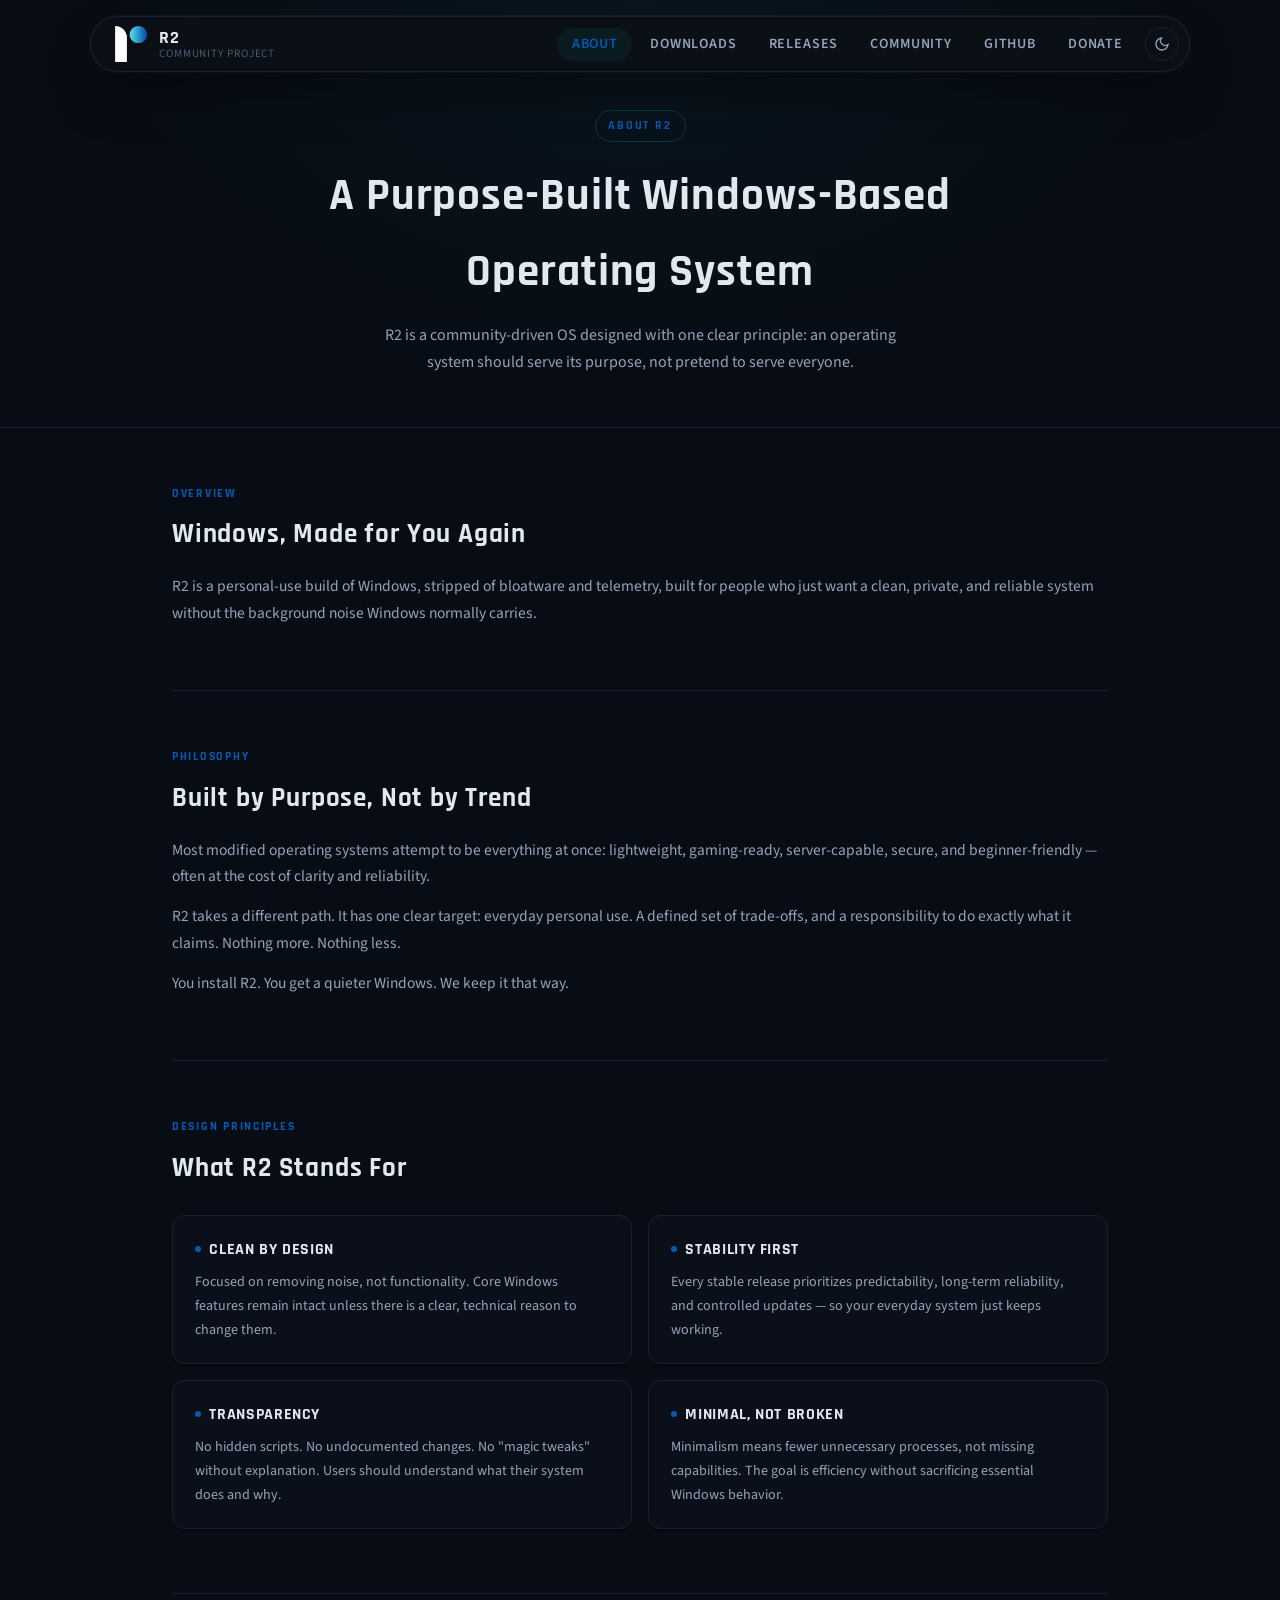
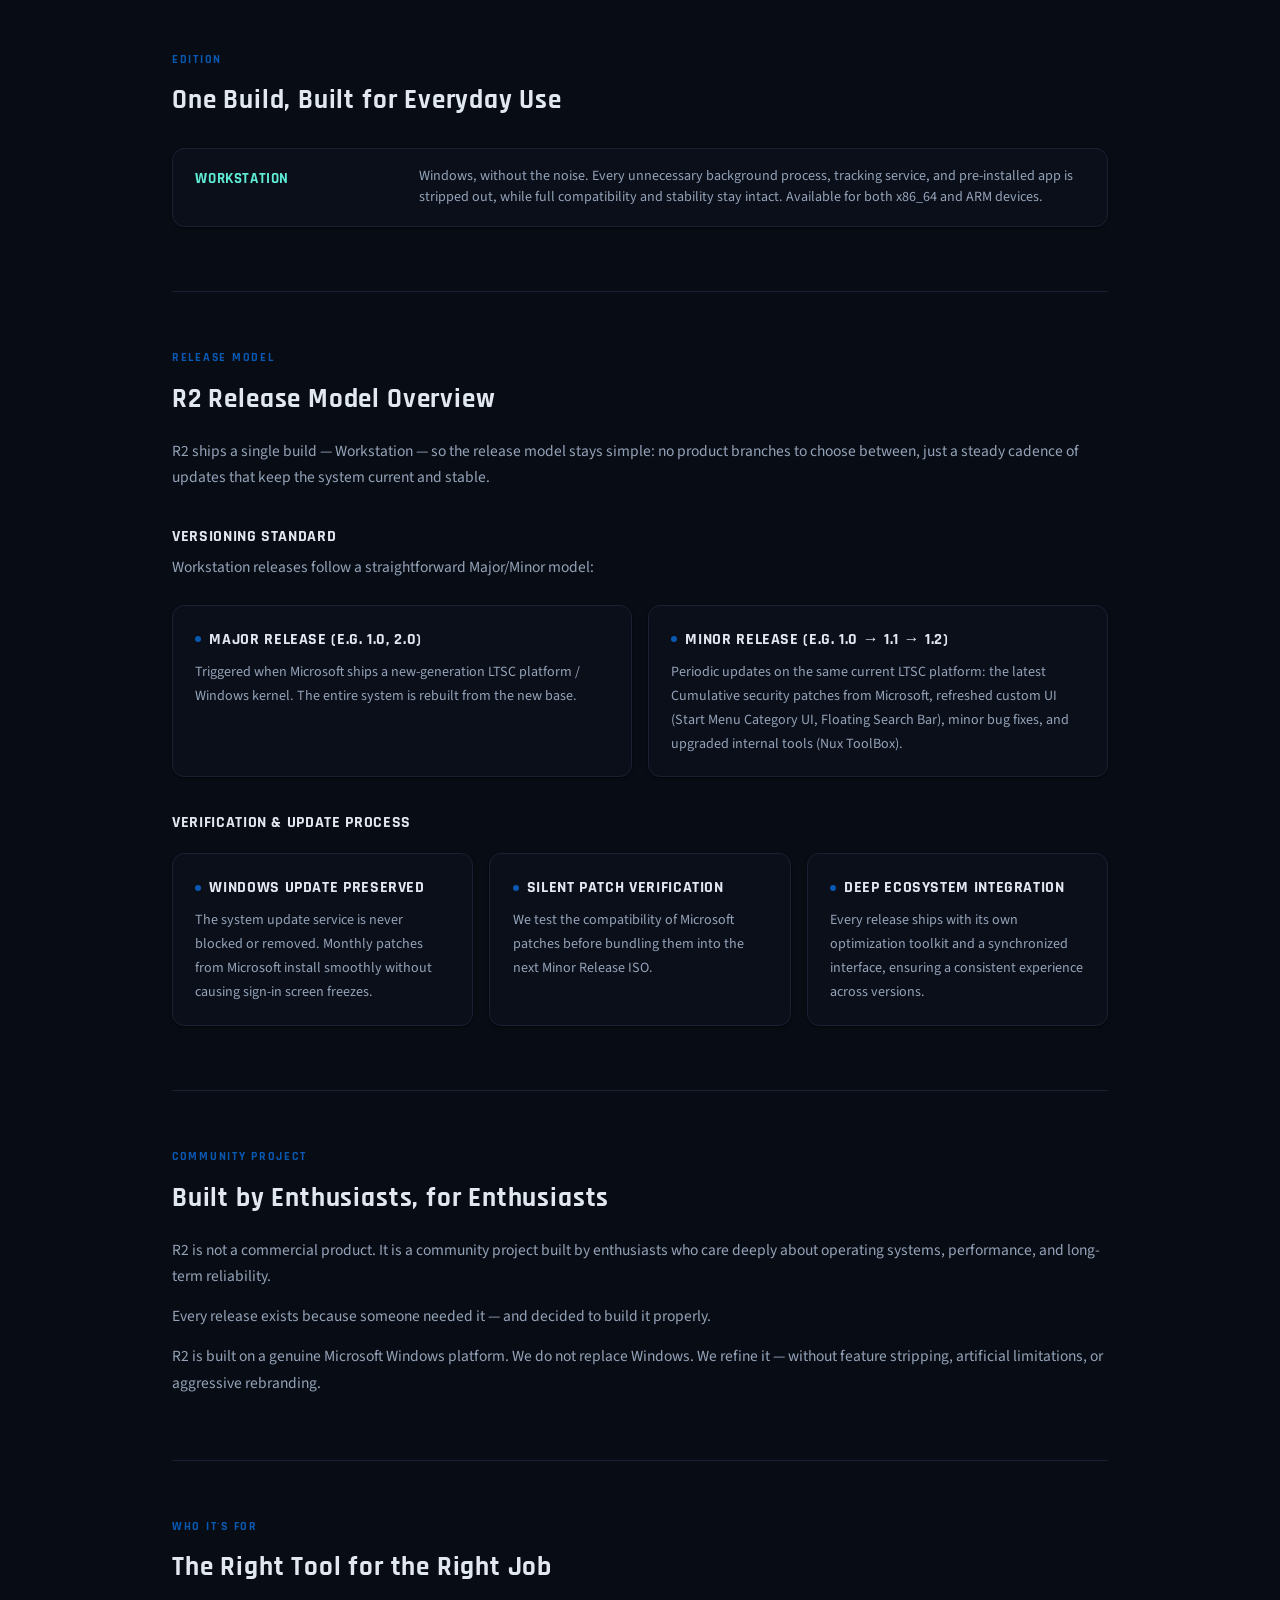
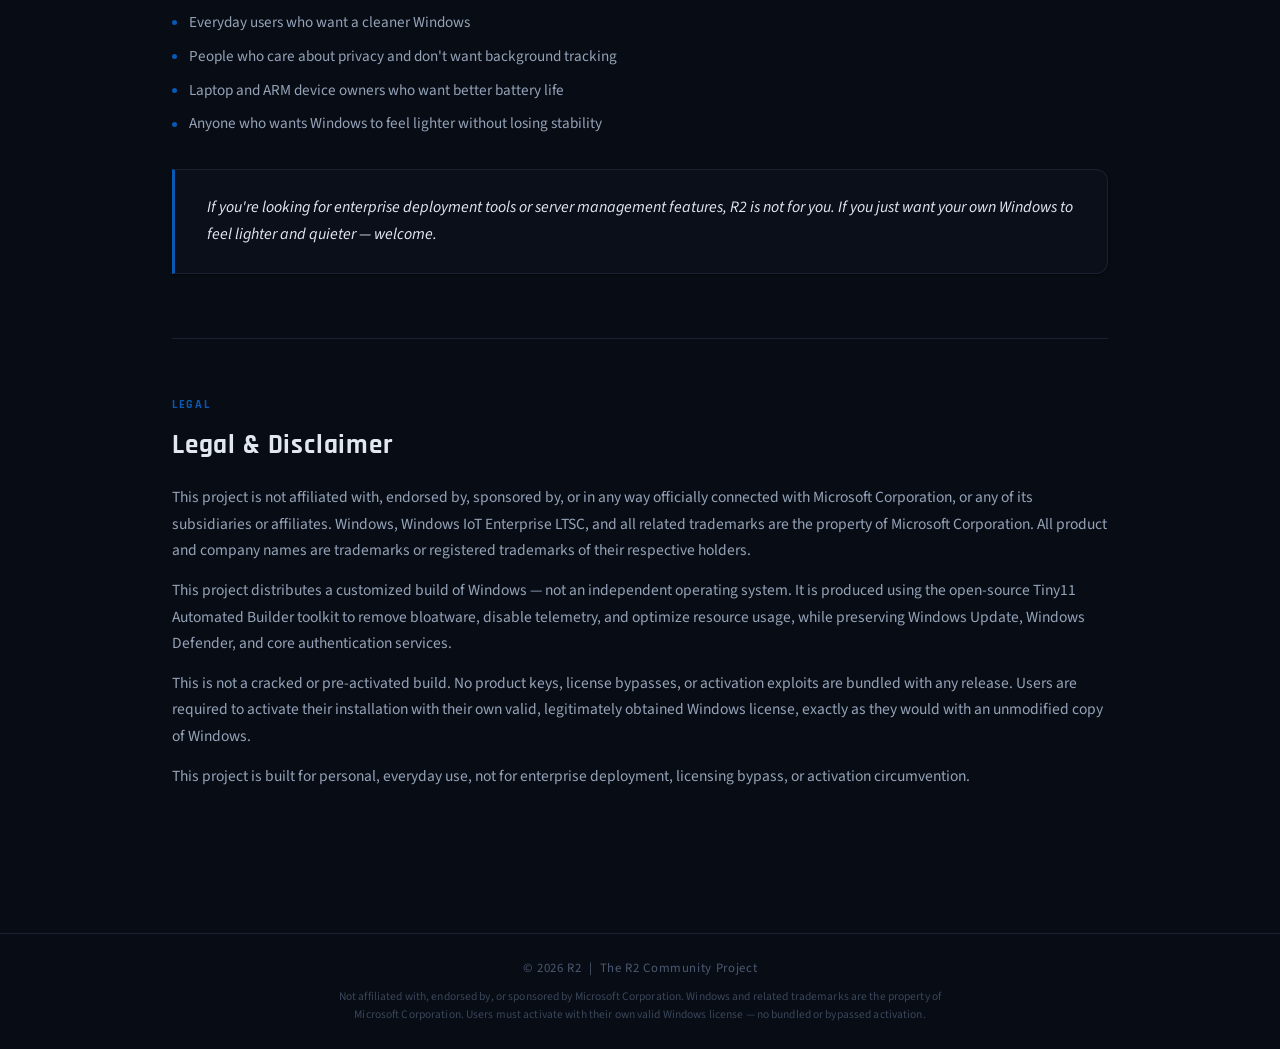
==== commit 4bdded5b: "Add files via upload" ====
--- a/about.html
+++ b/about.html
@@ -13,7 +13,7 @@
   <!-- NAV -->
   <nav>
     <a href="/" class="logo">
-      <img src="/img/logo.png" width="36" height="36" alt="R2 logo" />
+      <img id="site-logo" src="/img/logo.png" width="36" height="36" alt="R2 logo" />
       <div class="logo-text">
         <span class="brand">R2</span>
         <span class="sub">Community Project</span>
@@ -189,14 +189,22 @@
   </footer>
 
   <script>
+    function updateLogo() {
+      const logo = document.getElementById('site-logo');
+      if (!logo) return;
+      const isLight = document.documentElement.classList.contains('light');
+      logo.src = isLight ? '/img/logo-light.png' : '/img/logo.png';
+    }
     function toggleTheme() {
       const html = document.documentElement;
       html.classList.toggle('light');
       localStorage.setItem('theme', html.classList.contains('light') ? 'light' : 'dark');
+      updateLogo();
     }
     if (localStorage.getItem('theme') === 'light') {
       document.documentElement.classList.add('light');
     }
+    updateLogo();
   </script>
 </body>
 </html>
--- a/css/style.css
+++ b/css/style.css
@@ -11,8 +11,8 @@
   --surface: #0b0f1a;
   --surface2: #111823;
   --border: #1a2133;
-  --accent: #5eead4;
-  --accent2: #0958b2;
+  --accent: #0958b2;
+  --accent2: #5eead4;
   --text: #94a3b8;
   --text-dim: #4b5a72;
   --white: #e2e8f0;
@@ -30,8 +30,8 @@
   --surface: #ffffff;
   --surface2: #e8edf5;
   --border: #d0d8e8;
-  --accent: #0d9488;
-  --accent2: #0958b2;
+  --accent: #0958b2;
+  --accent2: #0d9488;
   --text: #475569;
   --text-dim: #94a3b8;
   --white: #1e293b;
@@ -45,7 +45,7 @@
   color: var(--white);
   text-shadow: none;
 }
-html.light .hero-content h1 span { color: #0a7a94; }
+html.light .hero-content h1 span { color: #0958b2; }
 html.light .btn-ghost { color: var(--white); border-color: rgba(30,41,59,0.25); }
 
 html.light .card,
@@ -217,7 +217,7 @@
   text-shadow: 0 2px 20px rgba(0,0,0,0.5);
 }
 
-.hero-content h1 span { color: #0a7a94; }
+.hero-content h1 span { color: #0958b2; }
 
 .hero-content p {
   font-size: 1rem;
@@ -807,7 +807,7 @@
 .momo-logo { display: inline-flex; align-items: center; gap: 0.5rem; margin-bottom: 1.25rem; }
 .momo-logo-icon {
   width: 38px; height: 38px;
-  background: linear-gradient(135deg, #0dd3c4, #0958b2);
+  background: linear-gradient(135deg, #0958b2, #5eead4);
   border-radius: 10px;
   display: flex;
   align-items: center;
@@ -854,7 +854,7 @@
   letter-spacing: 0.08em;
   text-transform: uppercase;
   text-decoration: none;
-  background: linear-gradient(135deg, #0dd3c4, #0958b2);
+  background: linear-gradient(135deg, #0958b2, #5eead4);
   color: #fff;
   transition: all 0.2s;
   box-shadow: 0 0 20px rgba(13,148,161,0.25);
